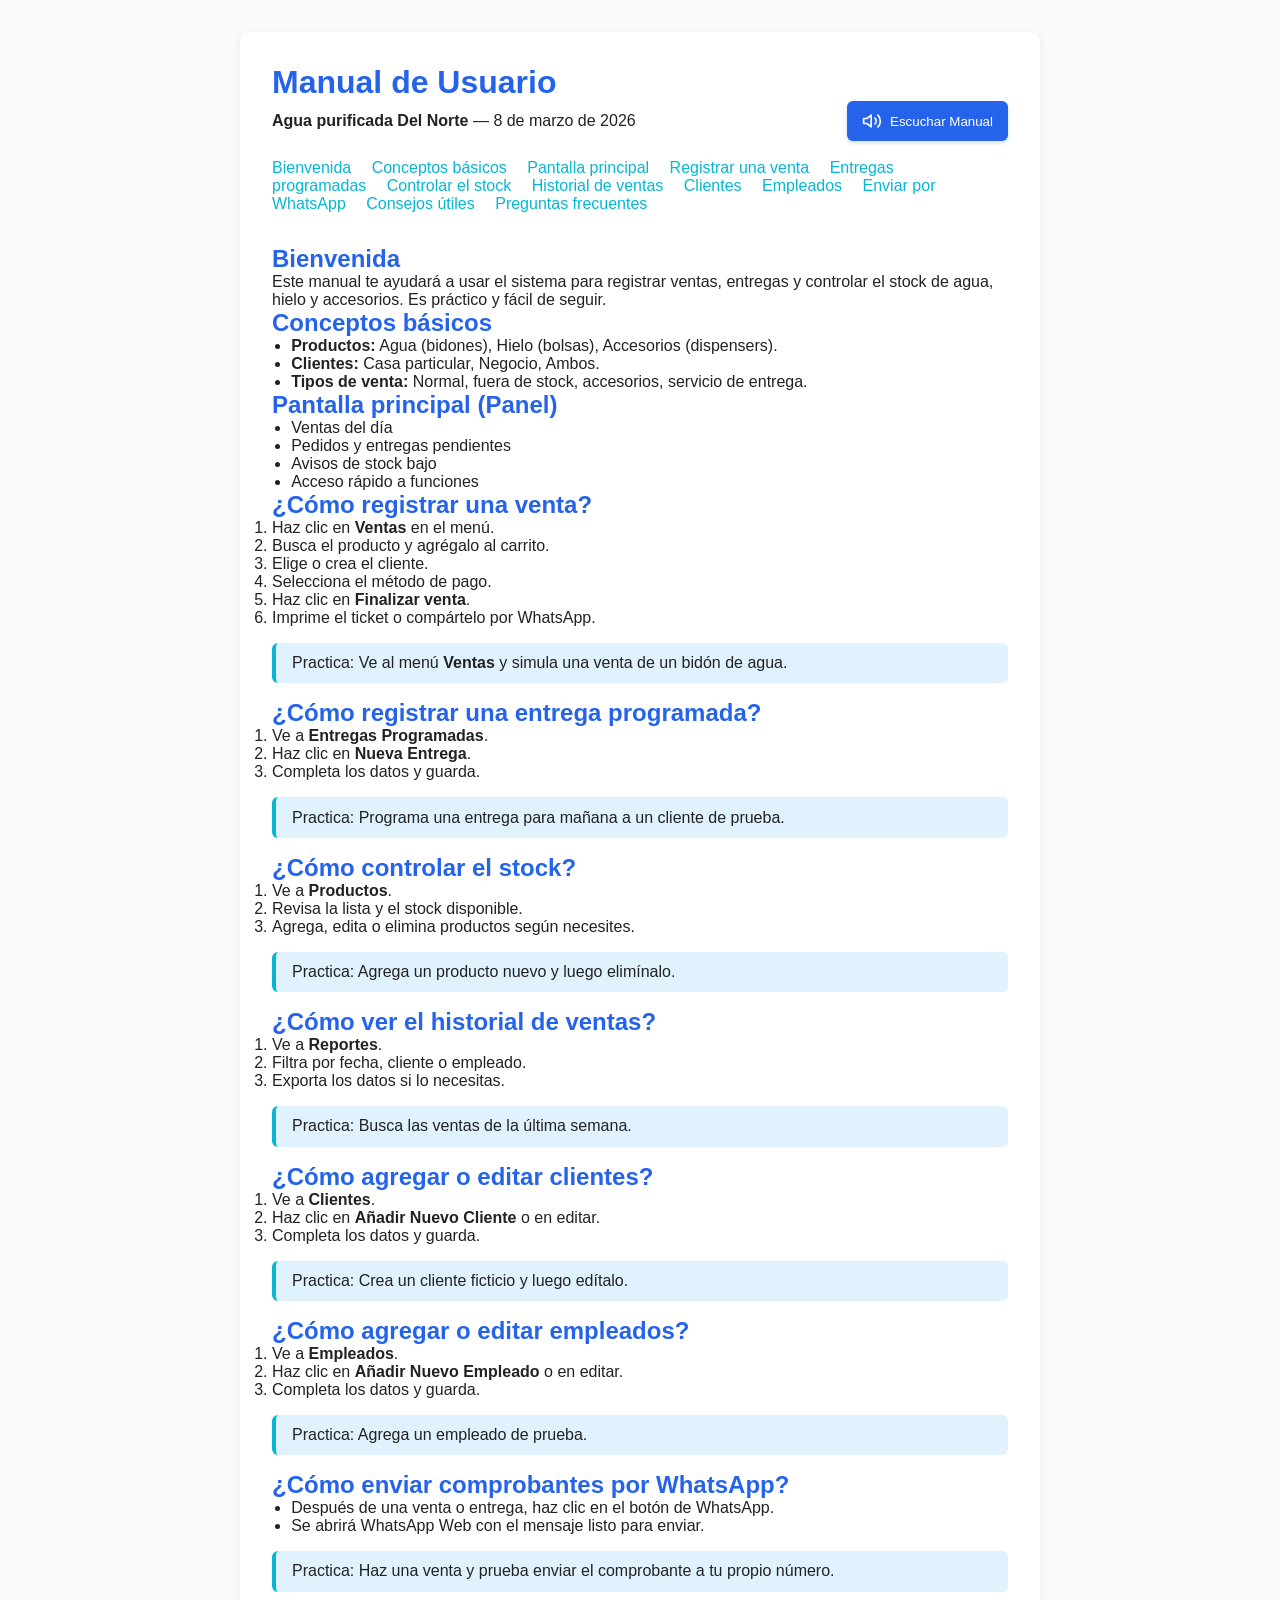
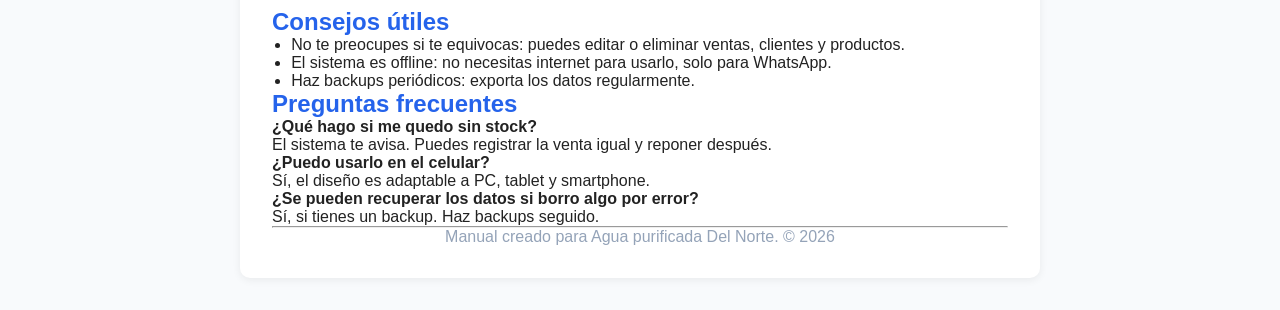
==== MANUAL_USUARIO.html @ 93be96c3 "Add files via upload" ====
<!DOCTYPE html>
<html lang="es">

<head>
    <meta charset="UTF-8">
    <meta name="viewport" content="width=device-width, initial-scale=1.0">
    <title>Manual de Usuario - Agua purificada Del Norte</title>
    <link rel="stylesheet" href="style.css">
    <style>
        body {
            background: #f8fafc;
            color: #222;
            font-family: 'Outfit', sans-serif;
            margin: 0;
            padding: 0;
        }

        .manual-container {
            max-width: 800px;
            margin: 2rem auto;
            background: #fff;
            border-radius: 10px;
            box-shadow: 0 2px 8px #0001;
            padding: 2rem;
        }

        h1,
        h2,
        h3 {
            color: #2563eb;
        }

        nav {
            margin-bottom: 2rem;
        }

        nav a {
            margin-right: 1rem;
            color: #06b6d4;
            text-decoration: none;
            font-weight: 500;
        }

        nav a:hover {
            text-decoration: underline;
        }

        .tip {
            background: #e0f2fe;
            border-left: 4px solid #06b6d4;
            padding: 0.7em 1em;
            margin: 1em 0;
            border-radius: 6px;
        }

        ul {
            margin-left: 1.2em;
        }

        @media (max-width: 600px) {
            .manual-container {
                padding: 1rem;
            }
        }
    </style>
</head>

<body>
    <div class="manual-container">
        <h1>Manual de Usuario</h1>
        <div style="display: flex; justify-content: space-between; align-items: center; flex-wrap: wrap; gap: 10px;">
            <p style="margin: 0;"><strong>Agua purificada Del Norte</strong> &mdash; 8 de marzo de 2026</p>
            <button id="read-btn"
                style="background: #2563eb; color: white; border: none; padding: 10px 15px; border-radius: 6px; cursor: pointer; font-family: 'Outfit', sans-serif; font-weight: 500; display: flex; align-items: center; gap: 8px; box-shadow: 0 2px 4px rgba(37,99,235,0.2);">
                <svg xmlns="http://www.w3.org/2000/svg" width="20" height="20" viewBox="0 0 24 24" fill="none"
                    stroke="currentColor" stroke-width="2" stroke-linecap="round" stroke-linejoin="round">
                    <polygon points="11 5 6 9 2 9 2 15 6 15 11 19 11 5"></polygon>
                    <path d="M15.54 8.46a5 5 0 0 1 0 7.07"></path>
                    <path d="M19.07 4.93a10 10 0 0 1 0 14.14"></path>
                </svg>
                <span id="read-text">Escuchar Manual</span>
            </button>
        </div>
        <br>
        <nav>
            <a href="#bienvenida">Bienvenida</a>
            <a href="#conceptos">Conceptos básicos</a>
            <a href="#panel">Pantalla principal</a>
            <a href="#ventas">Registrar una venta</a>
            <a href="#entregas">Entregas programadas</a>
            <a href="#stock">Controlar el stock</a>
            <a href="#historial">Historial de ventas</a>
            <a href="#clientes">Clientes</a>
            <a href="#empleados">Empleados</a>
            <a href="#whatsapp">Enviar por WhatsApp</a>
            <a href="#consejos">Consejos útiles</a>
            <a href="#faq">Preguntas frecuentes</a>
        </nav>

        <h2 id="bienvenida">Bienvenida</h2>
        <p>Este manual te ayudará a usar el sistema para registrar ventas, entregas y controlar el stock de agua, hielo
            y accesorios. Es práctico y fácil de seguir.</p>

        <h2 id="conceptos">Conceptos básicos</h2>
        <ul>
            <li><b>Productos:</b> Agua (bidones), Hielo (bolsas), Accesorios (dispensers).</li>
            <li><b>Clientes:</b> Casa particular, Negocio, Ambos.</li>
            <li><b>Tipos de venta:</b> Normal, fuera de stock, accesorios, servicio de entrega.</li>
        </ul>

        <h2 id="panel">Pantalla principal (Panel)</h2>
        <ul>
            <li>Ventas del día</li>
            <li>Pedidos y entregas pendientes</li>
            <li>Avisos de stock bajo</li>
            <li>Acceso rápido a funciones</li>
        </ul>

        <h2 id="ventas">¿Cómo registrar una venta?</h2>
        <ol>
            <li>Haz clic en <b>Ventas</b> en el menú.</li>
            <li>Busca el producto y agrégalo al carrito.</li>
            <li>Elige o crea el cliente.</li>
            <li>Selecciona el método de pago.</li>
            <li>Haz clic en <b>Finalizar venta</b>.</li>
            <li>Imprime el ticket o compártelo por WhatsApp.</li>
        </ol>
        <div class="tip">Practica: Ve al menú <b>Ventas</b> y simula una venta de un bidón de agua.</div>

        <h2 id="entregas">¿Cómo registrar una entrega programada?</h2>
        <ol>
            <li>Ve a <b>Entregas Programadas</b>.</li>
            <li>Haz clic en <b>Nueva Entrega</b>.</li>
            <li>Completa los datos y guarda.</li>
        </ol>
        <div class="tip">Practica: Programa una entrega para mañana a un cliente de prueba.</div>

        <h2 id="stock">¿Cómo controlar el stock?</h2>
        <ol>
            <li>Ve a <b>Productos</b>.</li>
            <li>Revisa la lista y el stock disponible.</li>
            <li>Agrega, edita o elimina productos según necesites.</li>
        </ol>
        <div class="tip">Practica: Agrega un producto nuevo y luego elimínalo.</div>

        <h2 id="historial">¿Cómo ver el historial de ventas?</h2>
        <ol>
            <li>Ve a <b>Reportes</b>.</li>
            <li>Filtra por fecha, cliente o empleado.</li>
            <li>Exporta los datos si lo necesitas.</li>
        </ol>
        <div class="tip">Practica: Busca las ventas de la última semana.</div>

        <h2 id="clientes">¿Cómo agregar o editar clientes?</h2>
        <ol>
            <li>Ve a <b>Clientes</b>.</li>
            <li>Haz clic en <b>Añadir Nuevo Cliente</b> o en editar.</li>
            <li>Completa los datos y guarda.</li>
        </ol>
        <div class="tip">Practica: Crea un cliente ficticio y luego edítalo.</div>

        <h2 id="empleados">¿Cómo agregar o editar empleados?</h2>
        <ol>
            <li>Ve a <b>Empleados</b>.</li>
            <li>Haz clic en <b>Añadir Nuevo Empleado</b> o en editar.</li>
            <li>Completa los datos y guarda.</li>
        </ol>
        <div class="tip">Practica: Agrega un empleado de prueba.</div>

        <h2 id="whatsapp">¿Cómo enviar comprobantes por WhatsApp?</h2>
        <ul>
            <li>Después de una venta o entrega, haz clic en el botón de WhatsApp.</li>
            <li>Se abrirá WhatsApp Web con el mensaje listo para enviar.</li>
        </ul>
        <div class="tip">Practica: Haz una venta y prueba enviar el comprobante a tu propio número.</div>

        <h2 id="consejos">Consejos útiles</h2>
        <ul>
            <li>No te preocupes si te equivocas: puedes editar o eliminar ventas, clientes y productos.</li>
            <li>El sistema es offline: no necesitas internet para usarlo, solo para WhatsApp.</li>
            <li>Haz backups periódicos: exporta los datos regularmente.</li>
        </ul>

        <h2 id="faq">Preguntas frecuentes</h2>
        <b>¿Qué hago si me quedo sin stock?</b>
        <div>El sistema te avisa. Puedes registrar la venta igual y reponer después.</div>
        <b>¿Puedo usarlo en el celular?</b>
        <div>Sí, el diseño es adaptable a PC, tablet y smartphone.</div>
        <b>¿Se pueden recuperar los datos si borro algo por error?</b>
        <div>Sí, si tienes un backup. Haz backups seguido.</div>

        <hr>
        <p style="text-align:center; color:#94a3b8;">Manual creado para Agua purificada Del Norte. &copy; 2026</p>
    </div>

    <script>
        document.addEventListener('DOMContentLoaded', () => {
            const btn = document.getElementById('read-btn');
            const textSpan = document.getElementById('read-text');
            let isPlaying = false;
            let utterance = null;

            // The text to be read aloud (compiled from the manual)
            const manualText = `Manual de Usuario. Bienvenido al sistema de gestión de Agua purificada Del Norte. Este manual te ayudará a entender cómo usar el programa para registrar ventas, entregas y controlar el stock de agua, hielo y accesorios. Está pensado para que cualquier persona, aunque no tenga experiencia técnica, pueda trabajar tranquila y sin confundirse. Primero, ¿qué puedes hacer con este sistema? Puedes registrar ventas de agua, hielo y accesorios. Llevar el control de entregas a domicilio o a negocios. Gestionar el stock, para saber exactamente cuántos productos quedan. Ver y buscar el historial de ventas. Administrar clientes y empleados. Y generar comprobantes para enviar información por WhatsApp. Algunos conceptos básicos que debes conocer: En los tipos de productos manejamos Agua, como bidones de doce y veinte litros. Hielo, en bolsas de dos, cinco, diez kilos y bolsón. Y Accesorios, como dispensers. En los tipos de clientes tenemos Casa particular, que generalmente compra agua; Negocio, que generalmente compra hielo; y Ambos, que pueden comprar de todo. En cuanto a los tipos de ventas: La Venta normal es cuando se vende lo que hay en stock. La Venta fuera de stock se utiliza para registrar un pedido especial si no hay disponibilidad. También tenemos Venta de accesorios y Servicio de entrega, donde se cobra el envío si corresponde. Conozcamos la Pantalla principal o Panel. Aquí verás las ventas del día, los pedidos y entregas pendientes, los avisos de stock bajo, y tendrás acceso rápido a las funciones principales. ¿Cómo registrar una venta? Haz clic en Ventas en el menú lateral. Busca el producto, como agua o hielo, y haz clic para agregarlo al carrito. Elige el cliente, o crea uno nuevo si no existe. Selecciona el método de pago, ya sea efectivo, tarjeta, transferencia o a cuenta. Haz clic en Finalizar venta. Finalmente, puedes imprimir el ticket, compartirlo por WhatsApp o simplemente cerrar. ¡Listo! El stock se descontará automáticamente. ¿Cómo controlar el stock? Ve a la sección Productos. Allí verás la lista de artículos, su precio y el stock disponible. Desde ese lugar puedes agregar, editar o eliminar productos. Un dato importante: Si el stock es bajo, el sistema te avisará con una alarma visual. ¿Cómo agregar o editar clientes y empleados? El proceso es muy similar. Ve a la sección Clientes o Empleados desde el menú. Haz clic en el botón Añadir Nuevo o presiona el botón de editar correspondiente. Completa los datos necesarios en el formulario y dale a guardar. ¿Cómo enviar comprobantes por WhatsApp? Muy sencillo. Después de una venta o entrega, haz clic en el botón de WhatsApp. El sistema abrirá WhatsApp Web con un mensaje ya escrito y listo para enviar al cliente. Para terminar, algunos consejos útiles: No te preocupes si te equivocas al principio, ya que siempre puedes editar o eliminar ventas, clientes y productos. El sistema es completamente offline: no necesitas internet para usarlo, solo para WhatsApp. Haz copias de seguridad de forma periódica usando la opción exportar datos. Si tienes dudas durante el día, consulta este manual escrito o pide ayuda a tu supervisor. ¡Muchos éxitos en tu día de trabajo en Agua purificada Del Norte!`;

            // Stop speaking if the user navigates away or closes the page
            window.addEventListener('beforeunload', () => {
                window.speechSynthesis.cancel();
            });

            btn.addEventListener('click', () => {
                if (!isPlaying) {
                    // Start playing
                    window.speechSynthesis.cancel(); // Clear any ongoing speech
                    utterance = new SpeechSynthesisUtterance(manualText);

                    // Try to find a Spanish female voice or default Spanish voice
                    const voices = window.speechSynthesis.getVoices();
                    const spanishVoice = voices.find(v => v.lang.startsWith('es') && (v.name.includes('Mujer') || v.name.includes('Female') || v.name.includes('Monica') || v.name.includes('Lucia') || v.name.includes('Conchita') || v.name.includes('Ximena'))) || voices.find(v => v.lang.startsWith('es'));

                    if (spanishVoice) {
                        utterance.voice = spanishVoice;
                    }
                    utterance.lang = 'es-ES';
                    utterance.rate = 1.0;
                    utterance.pitch = 1.1;

                    utterance.onend = () => {
                        isPlaying = false;
                        textSpan.textContent = "Escuchar Manual";
                        btn.style.background = "#2563eb"; // Blue
                        btn.innerHTML = `<svg xmlns="http://www.w3.org/2000/svg" width="20" height="20" viewBox="0 0 24 24" fill="none" stroke="currentColor" stroke-width="2" stroke-linecap="round" stroke-linejoin="round"><polygon points="11 5 6 9 2 9 2 15 6 15 11 19 11 5"></polygon><path d="M15.54 8.46a5 5 0 0 1 0 7.07"></path><path d="M19.07 4.93a10 10 0 0 1 0 14.14"></path></svg><span id="read-text">Escuchar Manual</span>`;
                    };

                    window.speechSynthesis.speak(utterance);
                    isPlaying = true;
                    btn.style.background = "#ef4444"; // Red for stop
                    btn.innerHTML = `<svg xmlns="http://www.w3.org/2000/svg" width="20" height="20" viewBox="0 0 24 24" fill="none" stroke="currentColor" stroke-width="2" stroke-linecap="round" stroke-linejoin="round"><rect x="6" y="4" width="4" height="16"></rect><rect x="14" y="4" width="4" height="16"></rect></svg><span id="read-text">Detener Audición</span>`;
                } else {
                    // Stop playing
                    window.speechSynthesis.cancel();
                    isPlaying = false;
                    btn.style.background = "#2563eb"; // Blue
                    btn.innerHTML = `<svg xmlns="http://www.w3.org/2000/svg" width="20" height="20" viewBox="0 0 24 24" fill="none" stroke="currentColor" stroke-width="2" stroke-linecap="round" stroke-linejoin="round"><polygon points="11 5 6 9 2 9 2 15 6 15 11 19 11 5"></polygon><path d="M15.54 8.46a5 5 0 0 1 0 7.07"></path><path d="M19.07 4.93a10 10 0 0 1 0 14.14"></path></svg><span id="read-text">Escuchar Manual</span>`;
                }
            });

            // Workaround for some browsers not loading voices immediately
            if (speechSynthesis.onvoiceschanged !== undefined) {
                speechSynthesis.onvoiceschanged = () => window.speechSynthesis.getVoices();
            }
        });
    </script>
</body>

</html>
---- style.css ----
:root {
    --bg-body: #0f172a;
    --bg-surface: #1e293b;
    --bg-glass: rgba(30, 41, 59, 0.7);
    --border-glass: rgba(255, 255, 255, 0.1);

    --primary: #3b82f6;
    --primary-hover: #2563eb;
    --secondary: #64748b;
    --accent: #06b6d4;

    --text-main: #f8fafc;
    --text-muted: #94a3b8;

    --success: #10b981;
    --warning: #f59e0b;
    --danger: #ef4444;

    /* Custom Input Widths */
    .half-width {
        width: 48%;
    }

    .row-inputs {
        display: flex;
        justify-content: space-between;
        margin-top: 5px;
        margin-bottom: 5px;
    }

    --sidebar-width: 260px;
    --header-height: 80px;

    --shadow-sm: 0 4px 6px -1px rgba(0, 0, 0, 0.1),
    0 2px 4px -1px rgba(0, 0, 0, 0.06);
    --shadow-lg: 0 10px 15px -3px rgba(0, 0, 0, 0.1),
    0 4px 6px -2px rgba(0, 0, 0, 0.05);
}

* {
    margin: 0;
    padding: 0;
    box-sizing: border-box;
    font-family: 'Outfit', sans-serif;
}

body {
    background-color: var(--bg-body);
    background-image:
        radial-gradient(at 0% 0%, rgba(59, 130, 246, 0.15) 0px, transparent 50%),
        radial-gradient(at 100% 0%, rgba(6, 182, 212, 0.15) 0px, transparent 50%);
    background-attachment: fixed;
    color: var(--text-main);
    min-height: 100vh;
}

/* Layout */
.app-container {
    display: flex;
    min-height: 100vh;
}

/* Sidebar */
.sidebar {
    width: var(--sidebar-width);
    background: var(--bg-glass);
    backdrop-filter: blur(12px);
    -webkit-backdrop-filter: blur(12px);
    border-right: 1px solid var(--border-glass);
    display: flex;
    flex-direction: column;
    padding: 2rem;
    position: fixed;
    height: 100vh;
    z-index: 100;
    overflow: hidden;
}

.logo {
    display: flex;
    align-items: center;
    gap: 12px;
    font-size: 1.5rem;
    font-weight: 700;
    color: var(--text-main);
    margin-bottom: 3rem;
    letter-spacing: 0.5px;
}

.logo img {
    flex-shrink: 0;
    filter: drop-shadow(0 0 8px rgba(59, 130, 246, 0.3));
    transition: transform 0.3s ease;
}

.logo img:hover {
    transform: scale(1.05);
}

.nav-links {
    list-style: none;
    flex: 1;
    display: flex;
    flex-direction: column;
    gap: 0.5rem;
    min-height: 0;
    overflow-y: auto;
    padding-right: 6px;
}

.nav-links li a {
    display: flex;
    align-items: center;
    gap: 12px;
    padding: 14px 16px;
    border-radius: 12px;
    color: var(--text-muted);
    text-decoration: none;
    font-weight: 500;
    transition: all 0.3s ease;
}

.nav-links li.active a,
.nav-links li a:hover {
    background: rgba(59, 130, 246, 0.1);
    color: var(--primary);
}

.nav-links li.active a i {
    color: var(--primary);
}

.user-profile {
    display: flex;
    align-items: center;
    gap: 12px;
    padding-top: 1.5rem;
    border-top: 1px solid var(--border-glass);
    margin-top: auto;
}

.user-profile img {
    width: 40px;
    height: 40px;
    border-radius: 50%;
    border: 2px solid var(--primary);
}

.user-info h4 {
    font-size: 0.9rem;
    font-weight: 600;
}

.user-info p {
    font-size: 0.75rem;
    color: var(--text-muted);
}

#logout-btn {
    margin-left: auto;
    cursor: pointer;
    color: var(--text-muted);
    transition: 0.2s;
}

#logout-btn:hover {
    color: var(--danger);
}

/* Main Content */
.main-content {
    flex: 1;
    margin-left: var(--sidebar-width);
    padding: 2rem 3rem;
}

/* Header */
header {
    display: flex;
    justify-content: space-between;
    align-items: center;
    margin-bottom: 2.5rem;
    gap: 2rem;
}

.header-title h1 {
    font-size: 1.8rem;
    font-weight: 600;
    margin-bottom: 0.25rem;
}

.header-title p {
    color: var(--text-muted);
    font-size: 0.95rem;
}

.search-box {
    background: var(--bg-surface);
    border: 1px solid var(--border-glass);
    padding: 10px 18px;
    border-radius: 14px;
    display: flex;
    align-items: center;
    gap: 10px;
    width: 400px;
    transition: 0.3s border-color;
}

.search-box:focus-within {
    border-color: var(--primary);
    box-shadow: 0 0 0 2px rgba(59, 130, 246, 0.2);
}

.search-box i {
    color: var(--text-muted);
    font-size: 1.2rem;
}

.search-box input {
    background: transparent;
    border: none;
    outline: none;
    color: var(--text-main);
    width: 100%;
    font-size: 0.95rem;
}

.header-actions {
    display: flex;
    gap: 1rem;
}

.icon-btn {
    width: 44px;
    height: 44px;
    border-radius: 12px;
    border: 1px solid var(--border-glass);
    background: var(--bg-surface);
    color: var(--text-main);
    display: flex;
    align-items: center;
    justify-content: center;
    font-size: 1.25rem;
    cursor: pointer;
    position: relative;
    transition: 0.3s;
}

.icon-btn:hover {
    background: rgba(255, 255, 255, 0.05);
}

.badge {
    position: absolute;
    top: -5px;
    right: -5px;
    background: var(--danger);
    color: white;
    font-size: 0.65rem;
    padding: 2px 6px;
    border-radius: 10px;
    font-weight: 700;
    border: 2px solid var(--bg-body);
}

.primary-btn {
    background: linear-gradient(135deg, var(--primary) 0%, #2563eb 100%);
    color: white;
    border: none;
    padding: 0 24px;
    border-radius: 12px;
    font-weight: 600;
    cursor: pointer;
    display: flex;
    align-items: center;
    gap: 8px;
    transition: 0.3s;
    box-shadow: 0 4px 12px rgba(37, 99, 235, 0.3);
}

.primary-btn:hover {
    transform: translateY(-2px);
    box-shadow: 0 6px 16px rgba(37, 99, 235, 0.4);
}

.secondary-btn {
    background: transparent;
    border: 1px solid var(--border-glass);
    color: var(--text-main);
    padding: 12px 24px;
    border-radius: 12px;
    font-weight: 500;
    cursor: pointer;
    transition: 0.3s;
}

.secondary-btn:hover {
    background: rgba(255, 255, 255, 0.05);
}

.full-width {
    width: 100%;
}

/* Hero Banner Styles */
/* Banner principal actualizado */
.hero-banner {
    width: 100%;
    height: 240px;
    border-radius: 20px;
    margin-bottom: 2.5rem;
    position: relative;
    overflow: hidden;
    background-image: url('banner de aguas.jpg');
    background-size: cover;
    background-position: center;
    box-shadow: 0 20px 25px -5px rgba(0, 0, 0, 0.1), 0 10px 10px -5px rgba(0, 0, 0, 0.04);
}

.hero-overlay {
    position: absolute;
    bottom: 0;
    left: 0;
    width: 100%;
    height: 100%;
    background: linear-gradient(180deg, rgba(15, 23, 42, 0) 0%, rgba(15, 23, 42, 0.8) 100%);
    display: flex;
    align-items: flex-end;
    padding: 2rem;
    transition: 0.3s;
}

.hero-banner:hover .hero-overlay {
    background: linear-gradient(180deg, rgba(15, 23, 42, 0) 0%, rgba(15, 23, 42, 0.95) 100%);
}

.banner-text {
    transform: translateY(0);
    transition: 0.3s transform;
}

.hero-banner:hover .banner-text {
    transform: translateY(-5px);
}

.banner-text h2 {
    font-size: 2rem;
    font-weight: 700;
    margin-bottom: 0.5rem;
    color: white;
    text-shadow: 0 2px 4px rgba(0, 0, 0, 0.5);
}

.banner-text p {
    font-size: 1.1rem;
    color: rgba(255, 255, 255, 0.9);
    text-shadow: 0 1px 2px rgba(0, 0, 0, 0.5);
}

/* Stats Grid */
.stats-grid {
    display: grid;
    grid-template-columns: repeat(auto-fit, minmax(240px, 1fr));
    gap: 1.5rem;
    margin-bottom: 2.5rem;
}

.stat-card {
    background: var(--bg-glass);
    border: 1px solid var(--border-glass);
    padding: 1.5rem;
    border-radius: 16px;
    display: flex;
    gap: 1.5rem;
    align-items: center;
    transition: 0.3s;
}

.stat-card:hover {
    transform: translateY(-4px);
    border-color: rgba(59, 130, 246, 0.3);
}

.stat-icon {
    width: 56px;
    height: 56px;
    border-radius: 14px;
    display: flex;
    align-items: center;
    justify-content: center;
    font-size: 1.75rem;
}

.stat-icon.revenue {
    background: rgba(16, 185, 129, 0.15);
    color: var(--success);
}

.stat-icon.orders {
    background: rgba(59, 130, 246, 0.15);
    color: var(--primary);
}

.stat-icon.products {
    background: rgba(245, 158, 11, 0.15);
    color: var(--warning);
}

.stat-icon.customers {
    background: rgba(236, 72, 153, 0.15);
    color: #ec4899;
}

.stat-details h3 {
    font-size: 0.9rem;
    color: var(--text-muted);
    font-weight: 500;
    margin-bottom: 4px;
}

.stat-details h2 {
    font-size: 1.5rem;
    font-weight: 700;
    margin-bottom: 4px;
}

.trend {
    font-size: 0.8rem;
    display: flex;
    align-items: center;
    gap: 4px;
    font-weight: 500;
}

.trend.up {
    color: var(--success);
}

.trend.down {
    color: var(--danger);
}

/* Content Grid */
.content-grid {
    display: grid;
    grid-template-columns: 2fr 1fr;
    gap: 1.5rem;
}

.card {
    background: var(--bg-glass);
    border: 1px solid var(--border-glass);
    border-radius: 16px;
    padding: 1.5rem;
}

.card-header {
    display: flex;
    justify-content: space-between;
    align-items: center;
    margin-bottom: 1.5rem;
}

.card-header h3 {
    font-size: 1.1rem;
    font-weight: 600;
}

.view-all {
    color: var(--primary);
    text-decoration: none;
    font-size: 0.9rem;
    font-weight: 500;
}

/* Table */
table {
    width: 100%;
    border-collapse: collapse;
}

th {
    text-align: left;
    color: var(--text-muted);
    font-size: 0.85rem;
    font-weight: 500;
    padding-bottom: 1rem;
    border-bottom: 1px solid var(--border-glass);
}

td {
    padding: 1rem 0;
    font-size: 0.95rem;
    border-bottom: 1px solid rgba(255, 255, 255, 0.03);
}

tr:last-child td {
    border-bottom: none;
}

.status {
    padding: 4px 10px;
    border-radius: 20px;
    font-size: 0.75rem;
    font-weight: 600;
}

.status.completed {
    background: rgba(16, 185, 129, 0.15);
    color: var(--success);
}

.status.pending {
    background: rgba(245, 158, 11, 0.15);
    color: var(--warning);
}

/* Product List */
.product-list {
    display: flex;
    flex-direction: column;
    gap: 1.25rem;
    margin-bottom: 1.5rem;
}

.product-item {
    display: flex;
    align-items: center;
    gap: 1rem;
}

.product-img {
    width: 48px;
    height: 48px;
    border-radius: 12px;
    display: flex;
    align-items: center;
    justify-content: center;
    font-size: 1.25rem;
    color: white;
}

.product-info {
    flex: 1;
}

.product-info h4 {
    font-size: 0.95rem;
    margin-bottom: 2px;
}

.product-info small {
    color: var(--text-muted);
    font-size: 0.8rem;
}

.product-sales {
    text-align: right;
    font-size: 0.9rem;
    color: var(--text-muted);
}

.product-sales strong {
    color: var(--text-main);
}

/* Responsive */
@media (max-width: 1024px) {
    .content-grid {
        grid-template-columns: 1fr;
    }
}

/* Modal Styles */
.modal {
    display: none;
    position: fixed;
    top: 0;
    left: 0;
    width: 100%;
    height: 100%;
    background: rgba(0, 0, 0, 0.7);
    backdrop-filter: blur(5px);
    z-index: 1000;
    align-items: center;
    justify-content: center;
    overflow-y: auto;
    padding: 20px;
}

.modal-content {
    background: var(--bg-surface);
    width: 95%;
    max-width: 700px;
    border-radius: 20px;
    border: 1px solid var(--border-glass);
    padding: 1.5rem;
    position: relative;
    box-shadow: var(--shadow-lg);
    animation: modalFadeIn 0.3s ease-out;
    margin: auto;
}

@keyframes modalFadeIn {
    from {
        opacity: 0;
        transform: translateY(-20px);
    }

    to {
        opacity: 1;
        transform: translateY(0);
    }
}

.modal-header {
    display: flex;
    justify-content: space-between;
    align-items: center;
    margin-bottom: 2rem;
}

.modal-header h2 {
    font-size: 1.5rem;
    font-weight: 600;
}

.close-modal {
    font-size: 1.75rem;
    cursor: pointer;
    color: var(--text-muted);
    transition: 0.2s;
}

.close-modal:hover {
    color: var(--text-main);
}

/* Form Styles */
.form-grid {
    display: grid;
    grid-template-columns: repeat(auto-fit, minmax(250px, 1fr));
    gap: 1.5rem;
    margin-bottom: 2rem;
}

.form-group {
    display: flex;
    flex-direction: column;
    gap: 8px;
}

.form-group label {
    font-size: 0.9rem;
    font-weight: 500;
    color: var(--text-muted);
}

.form-group input,
.form-group select {
    background: var(--bg-body);
    border: 1px solid var(--border-glass);
    padding: 12px 16px;
    border-radius: 10px;
    color: var(--text-main);
    outline: none;
    transition: 0.3s;
}

.form-group input:focus,
.form-group select:focus {
    border-color: var(--primary);
}

.modal-footer {
    display: flex;
    justify-content: flex-end;
    gap: 1rem;
    border-top: 1px solid var(--border-glass);
    padding-top: 1.5rem;
}

#daily-report-modal .modal-header {
    flex-wrap: wrap;
    gap: 12px;
}

#daily-report-modal .modal-header>div {
    min-width: 0;
}

#daily-report-modal .modal-footer {
    flex-wrap: wrap;
}

#daily-report-modal .modal-footer button {
    flex: 1 1 180px;
}

/* Inventory Specific */
.table-container {
    overflow-x: auto;
    margin-top: 1rem;
}

.styled-select {
    background: var(--bg-body);
    border: 1px solid var(--border-glass);
    color: var(--text-main);
    padding: 8px 12px;
    border-radius: 8px;
    outline: none;
}

.action-btn {
    width: 32px;
    height: 32px;
    border-radius: 8px;
    border: none;
    cursor: pointer;
    display: inline-flex;
    align-items: center;
    justify-content: center;
    font-size: 1.1rem;
    transition: 0.2s;
    margin: 0 4px;
}

.action-btn.edit {
    background: rgba(59, 130, 246, 0.15);
    color: var(--primary);
}

.action-btn.delete {
    background: rgba(239, 68, 68, 0.15);
    color: var(--danger);
}

.action-btn:hover {
    transform: scale(1.1);
}

.stock-tag {
    padding: 4px 8px;
    border-radius: 6px;
    font-size: 0.8rem;
    font-weight: 600;
}

.stock-tag.in-stock {
    background: rgba(16, 185, 129, 0.1);
    color: var(--success);
}

.stock-tag.low-stock {
    background: rgba(245, 158, 11, 0.1);
    color: var(--warning);
}

.stock-tag.out-stock {
    background: rgba(239, 68, 68, 0.1);
    color: var(--danger);
}

/* Toast styles from main.js are now in CSS for consistency */
.toast-notification {
    position: fixed;
    bottom: 20px;
    right: 20px;
    background: var(--bg-surface);
    color: #fff;
    padding: 12px 24px;
    border-radius: 12px;
    border: 1px solid var(--primary);
    box-shadow: var(--shadow-lg);
    z-index: 2000;
}

/* Daily Report Modal Styles */
.daily-method-item {
    display: flex;
    justify-content: space-between;
    align-items: center;
    background: rgba(255, 255, 255, 0.05);
    padding: 8px 12px;
    border-radius: 10px;
    border: 1px solid var(--border-glass);
}

.main-stat-card {
    padding: 1rem !important;
}

.main-stat-card h2 {
    font-size: 1.8rem !important;
}

.daily-stats-container {
    gap: 1rem !important;
}

.daily-method-item span {
    color: var(--text-muted);
    font-size: 0.95rem;
}

.daily-method-item strong {
    color: var(--text-main);
    font-size: 1.05rem;
}

/* POS / Sale View Styles */
.pos-grid {
    grid-template-columns: 1.5fr 1fr;
    gap: 1.5rem;
    height: calc(100vh - 180px);
}

.pos-products-grid {
    display: grid;
    grid-template-columns: repeat(auto-fill, minmax(180px, 1fr));
    gap: 1.2rem;
    overflow-y: auto;
    padding-right: 5px;
}

.pos-product-card {
    background: var(--bg-body);
    border: 1px solid var(--border-glass);
    border-radius: 12px;
    padding: 1rem;
    text-align: center;
    cursor: pointer;
    transition: 0.3s;
    display: flex;
    flex-direction: column;
    gap: 8px;
}

.pos-product-card:hover {
    border-color: var(--primary);
    transform: translateY(-5px);
    box-shadow: 0 5px 15px rgba(59, 130, 246, 0.2);
}

.pos-product-card i {
    font-size: 2rem;
    color: var(--primary);
    margin-bottom: 0.5rem;
}

.pos-product-card h4 {
    font-size: 0.9rem;
    font-weight: 600;
}

.pos-product-card .price {
    font-size: 1.1rem;
    font-weight: 700;
    color: var(--text-main);
}

.pos-product-card .stock {
    font-size: 0.75rem;
    color: var(--text-muted);
}

/* Cart Summary */
.cart-summary {
    display: flex;
    flex-direction: column;
    height: 100%;
}

.cart-items {
    flex: 1;
    overflow-y: auto;
    margin-bottom: 1.5rem;
    display: flex;
    flex-direction: column;
    gap: 1rem;
    padding-right: 5px;
}

.cart-item {
    display: flex;
    justify-content: space-between;
    align-items: center;
    background: rgba(255, 255, 255, 0.03);
    padding: 10px;
    border-radius: 10px;
}

.cart-item-info h5 {
    font-size: 0.9rem;
    margin-bottom: 2px;
}

.cart-item-info span {
    font-size: 0.8rem;
    color: var(--text-muted);
}

.cart-item-qty {
    display: flex;
    align-items: center;
    gap: 10px;
}

.qty-btn {
    width: 24px;
    height: 24px;
    border-radius: 6px;
    border: 1px solid var(--border-glass);
    background: var(--bg-body);
    color: var(--text-main);
    cursor: pointer;
}

.cart-totals {
    border-top: 1px solid var(--border-glass);
    padding: 1.5rem 0;
    display: flex;
    flex-direction: column;
    gap: 8px;
}

.total-row {
    display: flex;
    justify-content: space-between;
    font-size: 1rem;
    color: var(--text-muted);
}

.total-row.main-total {
    font-size: 1.5rem;
    font-weight: 700;
    color: var(--text-main);
    margin-top: 5px;
}

.payment-methods {
    margin-bottom: 1.5rem;
}

.payment-methods label {
    display: block;
    font-size: 0.85rem;
    color: var(--text-muted);
    margin-bottom: 0.75rem;
}

.method-options {
    display: grid;
    grid-template-columns: repeat(4, 1fr);
    gap: 8px;
}

.method-btn {
    background: var(--bg-body);
    border: 1px solid var(--border-glass);
    color: var(--text-muted);
    padding: 10px 5px;
    border-radius: 8px;
    font-size: 0.75rem;
    cursor: pointer;
    display: flex;
    flex-direction: column;
    align-items: center;
    gap: 5px;
    transition: 0.3s;
}

.method-btn i {
    font-size: 1.2rem;
}

.method-btn.active {
    border-color: var(--primary);
    color: var(--primary);
    background: rgba(59, 130, 246, 0.1);
}

.checkout-btn {
    padding: 15px !important;
    font-size: 1.1rem !important;
}

/* Scrollbar styling */
::-webkit-scrollbar {
    width: 6px;
}

::-webkit-scrollbar-track {
    background: transparent;
}

::-webkit-scrollbar-thumb {
    background: var(--border-glass);
    border-radius: 10px;
}

::-webkit-scrollbar-thumb:hover {
    background: var(--secondary);
}

/* Mobile & Tablet Responsiveness */
.mobile-menu-toggle {
    display: none;
    width: 44px;
    height: 44px;
    background: var(--bg-surface);
    border: 1px solid var(--border-glass);
    border-radius: 12px;
    align-items: center;
    justify-content: center;
    font-size: 1.5rem;
    cursor: pointer;
    color: var(--text-main);
}

@media (max-width: 1024px) {
    .sidebar {
        left: -100%;
        transition: 0.3s ease;
    }

    .sidebar.active {
        left: 0;
    }

    .main-content {
        margin-left: 0;
        padding: 1.5rem;
    }

    .mobile-menu-toggle {
        display: flex;
    }

    header {
        flex-direction: column;
        align-items: flex-start;
        gap: 1.5rem;
    }

    .search-box {
        width: 100%;
    }

    .header-actions {
        width: 100%;
        justify-content: space-between;
    }

    #menu-close {
        display: block !important;
    }

    /* POS adjustments */
    .pos-grid {
        grid-template-columns: 1fr;
        height: auto;
    }

    .cart-summary {
        height: auto;
        margin-top: 1rem;
    }

    .method-options {
        grid-template-columns: repeat(2, 1fr);
    }
}

@media (max-width: 768px) {
    .stats-grid {
        grid-template-columns: 1fr;
    }

    .modal-content {
        padding: 1.5rem;
    }

    .form-grid {
        grid-template-columns: 1fr;
    }

    .stat-card {
        padding: 1rem;
    }

    .header-title h1 {
        font-size: 1.5rem;
    }

    /* Table horizontal scroll hint */
    .table-container {
        border-radius: 12px;
        box-shadow: inset -10px 0 10px -10px rgba(0, 0, 0, 0.5);
    }
}

/* Fix for sidebar overlay when active */
.sidebar.active+.main-content #sidebar-overlay {
    display: block !important;
}

/* --- Ticket Print Styles --- */
@media print {
    body>*:not(#ticket-print-area) {
        display: none !important;
    }

    #ticket-print-area {
        display: block !important;
        position: absolute;
        left: 0;
        top: 0;
        width: 80mm;
        padding: 5mm;
        color: #000 !important;
        background: #fff !important;
        font-family: 'Courier New', Courier, monospace;
        font-size: 13px;
        line-height: 1.3;
    }
}

/* --- Repairs Styles --- */
.repairs-list {
    display: grid;
    gap: 1rem;
}

.repair-item {
    background: var(--bg-surface);
    padding: 1.5rem;
    border-radius: 12px;
    border: 1px solid var(--border-glass);
    cursor: pointer;
    transition: all 0.3s ease;
    display: flex;
    justify-content: space-between;
    align-items: center;
}

.repair-item:hover {
    border-color: var(--primary);
    transform: translateY(-2px);
    box-shadow: 0 10px 20px rgba(0, 0, 0, 0.3);
}

.repair-info h3 {
    margin-bottom: 0.25rem;
    font-size: 1.1rem;
}

.repair-info p {
    color: var(--text-muted);
    font-size: 0.9rem;
}

.status-badge {
    padding: 0.5rem 1rem;
    border-radius: 20px;
    font-size: 0.8rem;
    font-weight: 600;
    text-transform: uppercase;
}

.status-badge.pending {
    background: rgba(245, 158, 11, 0.2);
    color: #f59e0b;
}

.status-badge.working {
    background: rgba(59, 130, 246, 0.2);
    color: #3b82f6;
}

.status-badge.waiting_parts {
    background: rgba(168, 85, 247, 0.2);
    color: #a855f7;
}

.status-badge.ready {
    background: rgba(16, 185, 129, 0.2);
    color: #10b981;
}

.status-badge.delivered {
    background: rgba(100, 116, 139, 0.2);
    color: #64748b;
}

.detail-header {
    display: flex;
    justify-content: space-between;
    align-items: center;
    margin-bottom: 1rem;
}

.detail-header h2 {
    font-size: 1.8rem;
}

.link-box {
    display: flex;
    gap: 10px;
    margin-bottom: 1rem;
}

.share-section {
    margin-top: 1.5rem;
}

.status-buttons {
    display: grid;
    grid-template-columns: repeat(2, 1fr);
    gap: 10px;
    margin-bottom: 1.5rem;
}

.status-btn {
    padding: 12px;
    background: var(--bg-surface);
    border: 1px solid var(--border-glass);
    color: var(--text-main);
    border-radius: 8px;
    cursor: pointer;
    font-weight: 500;
    transition: all 0.3s ease;
}

.status-btn:hover {
    background: var(--primary);
    border-color: var(--primary);
    color: white;
}

/* Repair Items */
.repairs-list {
    display: grid;
    gap: 1rem;
}

.repair-item {
    background: var(--bg-surface);
    border: 1px solid var(--border-glass);
    padding: 1.5rem;
    border-radius: 12px;
    display: flex;
    justify-content: space-between;
    align-items: center;
    cursor: pointer;
    transition: all 0.3s ease;
}

.repair-item:hover {
    background: rgba(59, 130, 246, 0.05);
    border-color: var(--primary);
    transform: translateY(-2px);
    box-shadow: 0 8px 16px rgba(59, 130, 246, 0.1);
}

.repair-info h3 {
    color: var(--text-main);
    margin-bottom: 0.25rem;
    font-size: 1rem;
}

.repair-info p {
    color: var(--text-muted);
    font-size: 0.9rem;
}

.status-badge {
    padding: 0.35rem 1rem;
    border-radius: 20px;
    font-size: 0.75rem;
    font-weight: 600;
    white-space: nowrap;
}

.status-badge.pending {
    background: rgba(234, 179, 8, 0.15);
    color: #fbbf24;
}

.status-badge.working {
    background: rgba(59, 130, 246, 0.15);
    color: #60a5fa;
}

.status-badge.waiting_parts {
    background: rgba(249, 115, 22, 0.15);
    color: #fb923c;
}

.status-badge.ready {
    background: rgba(16, 185, 129, 0.15);
    color: #6ee7b7;
}

.status-badge.delivered {
    background: rgba(148, 163, 184, 0.15);
    color: #cbd5e1;
}

.detail-header {
    display: flex;
    justify-content: space-between;
    align-items: center;
    margin-bottom: 1rem;
    padding-bottom: 1rem;
    border-bottom: 1px solid var(--border-glass);
}

.detail-header h2 {
    color: var(--text-main);
    font-size: 1.5rem;
}

.detail-card {
    background: var(--bg-surface);
    border: 1px solid var(--border-glass);
    border-radius: 12px;
    padding: 2rem;
}

.text-muted {
    color: var(--text-muted);
    font-size: 0.95rem;
}

#ticket-print-area {
    display: none;
}

/* Sidebar Submenu */
.nav-links li {
    display: flex;
    flex-direction: column;
}

.nav-links li.has-submenu>a {
    justify-content: space-between;
}

.nav-links li.has-submenu .link-content {
    display: flex;
    align-items: center;
    gap: 12px;
}

.nav-links li.has-submenu .bx-chevron-down {
    transition: transform 0.3s ease;
}

.nav-links li.has-submenu.open .bx-chevron-down {
    transform: rotate(180deg);
}

.dropdown-menu {
    display: none;
    list-style: none;
    flex-direction: column;
    gap: 0.25rem;
    padding-left: 1rem;
    padding-bottom: 0.5rem;
    width: 100%;
}

.nav-links li.open .dropdown-menu {
    display: flex;
    animation: slideDown 0.3s ease-out;
}

@keyframes slideDown {
    from {
        opacity: 0;
        transform: translateY(-5px);
    }

    to {
        opacity: 1;
        transform: translateY(0);
    }
}

.dropdown-menu li a {
    font-size: 0.85rem;
    padding: 8px 14px;
    color: var(--text-muted);
    border-radius: 8px;
    background: transparent;
    display: flex;
    align-items: center;
    gap: 10px;
    margin-top: 2px;
}

.dropdown-menu li a:hover,
.dropdown-menu li.active a {
    color: var(--primary);
    background: rgba(59, 130, 246, 0.05);
}

.dropdown-menu li.active a {
    font-weight: 600;
}
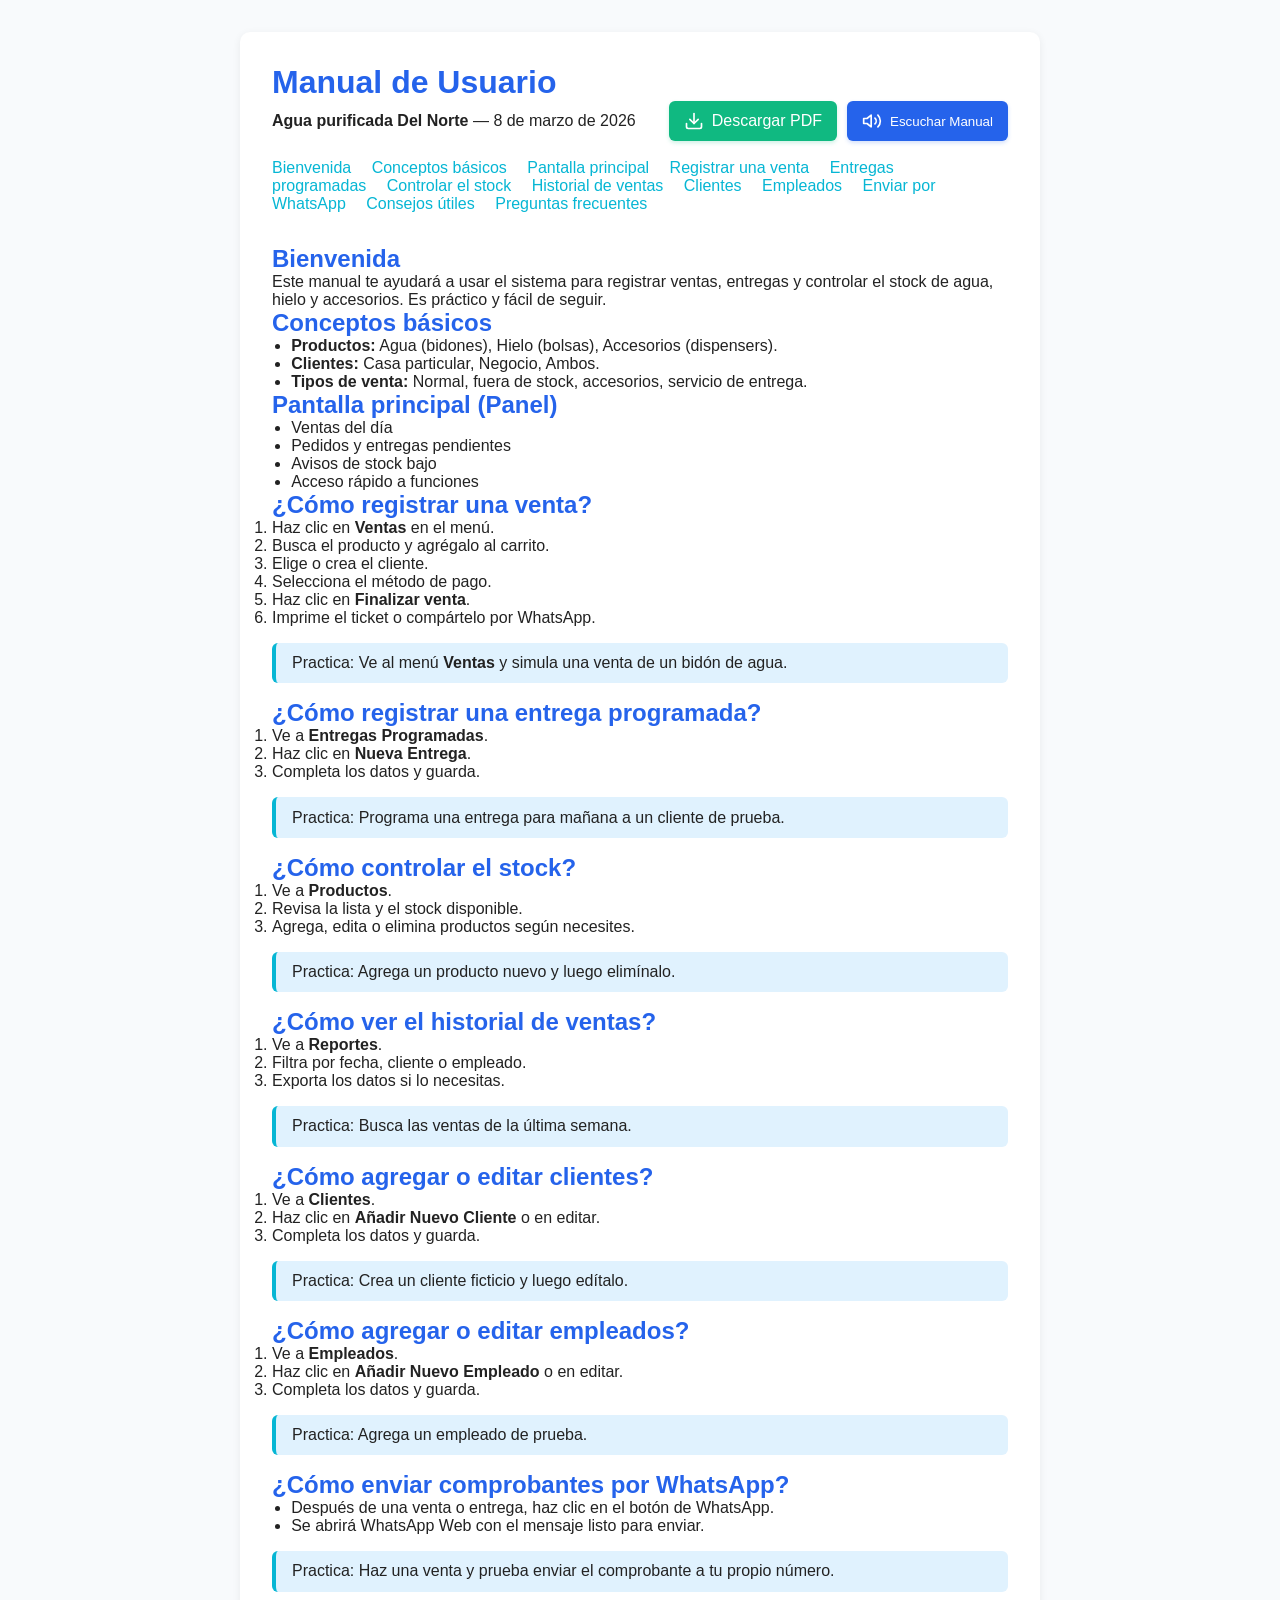
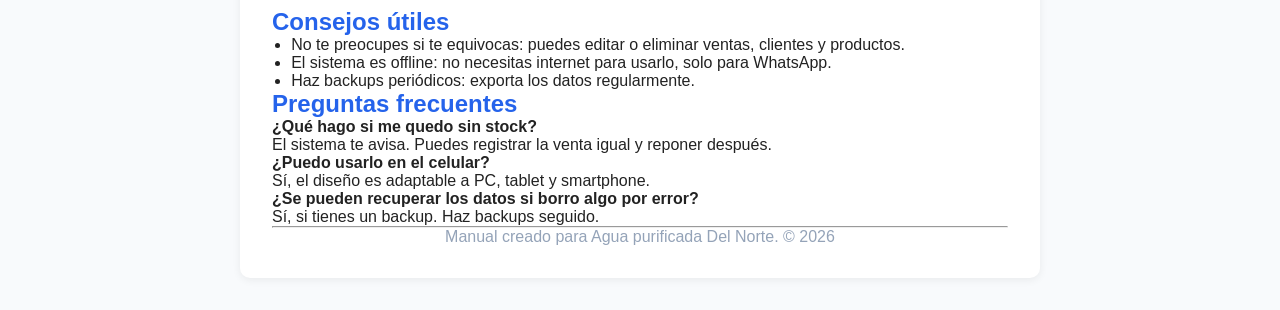
==== commit dea486f3: "Add files via upload" ====
--- a/MANUAL_USUARIO.html
+++ b/MANUAL_USUARIO.html
@@ -70,16 +70,28 @@
         <h1>Manual de Usuario</h1>
         <div style="display: flex; justify-content: space-between; align-items: center; flex-wrap: wrap; gap: 10px;">
             <p style="margin: 0;"><strong>Agua purificada Del Norte</strong> &mdash; 8 de marzo de 2026</p>
-            <button id="read-btn"
-                style="background: #2563eb; color: white; border: none; padding: 10px 15px; border-radius: 6px; cursor: pointer; font-family: 'Outfit', sans-serif; font-weight: 500; display: flex; align-items: center; gap: 8px; box-shadow: 0 2px 4px rgba(37,99,235,0.2);">
-                <svg xmlns="http://www.w3.org/2000/svg" width="20" height="20" viewBox="0 0 24 24" fill="none"
-                    stroke="currentColor" stroke-width="2" stroke-linecap="round" stroke-linejoin="round">
-                    <polygon points="11 5 6 9 2 9 2 15 6 15 11 19 11 5"></polygon>
-                    <path d="M15.54 8.46a5 5 0 0 1 0 7.07"></path>
-                    <path d="M19.07 4.93a10 10 0 0 1 0 14.14"></path>
-                </svg>
-                <span id="read-text">Escuchar Manual</span>
-            </button>
+            <div style="display: flex; gap: 10px; align-items: center; flex-wrap: wrap;">
+                <a href="Manual de Usuario.pdf" download="Manual de Usuario.pdf" title="Descargar Manual en PDF"
+                    style="background: #10b981; color: white; text-decoration: none; border: none; padding: 10px 15px; border-radius: 6px; font-family: 'Outfit', sans-serif; font-weight: 500; display: flex; align-items: center; gap: 8px; box-shadow: 0 2px 4px rgba(16,185,129,0.2); cursor: pointer;">
+                    <svg xmlns="http://www.w3.org/2000/svg" width="20" height="20" viewBox="0 0 24 24" fill="none"
+                        stroke="currentColor" stroke-width="2" stroke-linecap="round" stroke-linejoin="round">
+                        <path d="M21 15v4a2 2 0 0 1-2 2H5a2 2 0 0 1-2-2v-4"></path>
+                        <polyline points="7 10 12 15 17 10"></polyline>
+                        <line x1="12" y1="15" x2="12" y2="3"></line>
+                    </svg>
+                    <span>Descargar PDF</span>
+                </a>
+                <button id="read-btn"
+                    style="background: #2563eb; color: white; border: none; padding: 10px 15px; border-radius: 6px; cursor: pointer; font-family: 'Outfit', sans-serif; font-weight: 500; display: flex; align-items: center; gap: 8px; box-shadow: 0 2px 4px rgba(37,99,235,0.2);">
+                    <svg xmlns="http://www.w3.org/2000/svg" width="20" height="20" viewBox="0 0 24 24" fill="none"
+                        stroke="currentColor" stroke-width="2" stroke-linecap="round" stroke-linejoin="round">
+                        <polygon points="11 5 6 9 2 9 2 15 6 15 11 19 11 5"></polygon>
+                        <path d="M15.54 8.46a5 5 0 0 1 0 7.07"></path>
+                        <path d="M19.07 4.93a10 10 0 0 1 0 14.14"></path>
+                    </svg>
+                    <span id="read-text">Escuchar Manual</span>
+                </button>
+            </div>
         </div>
         <br>
         <nav>
